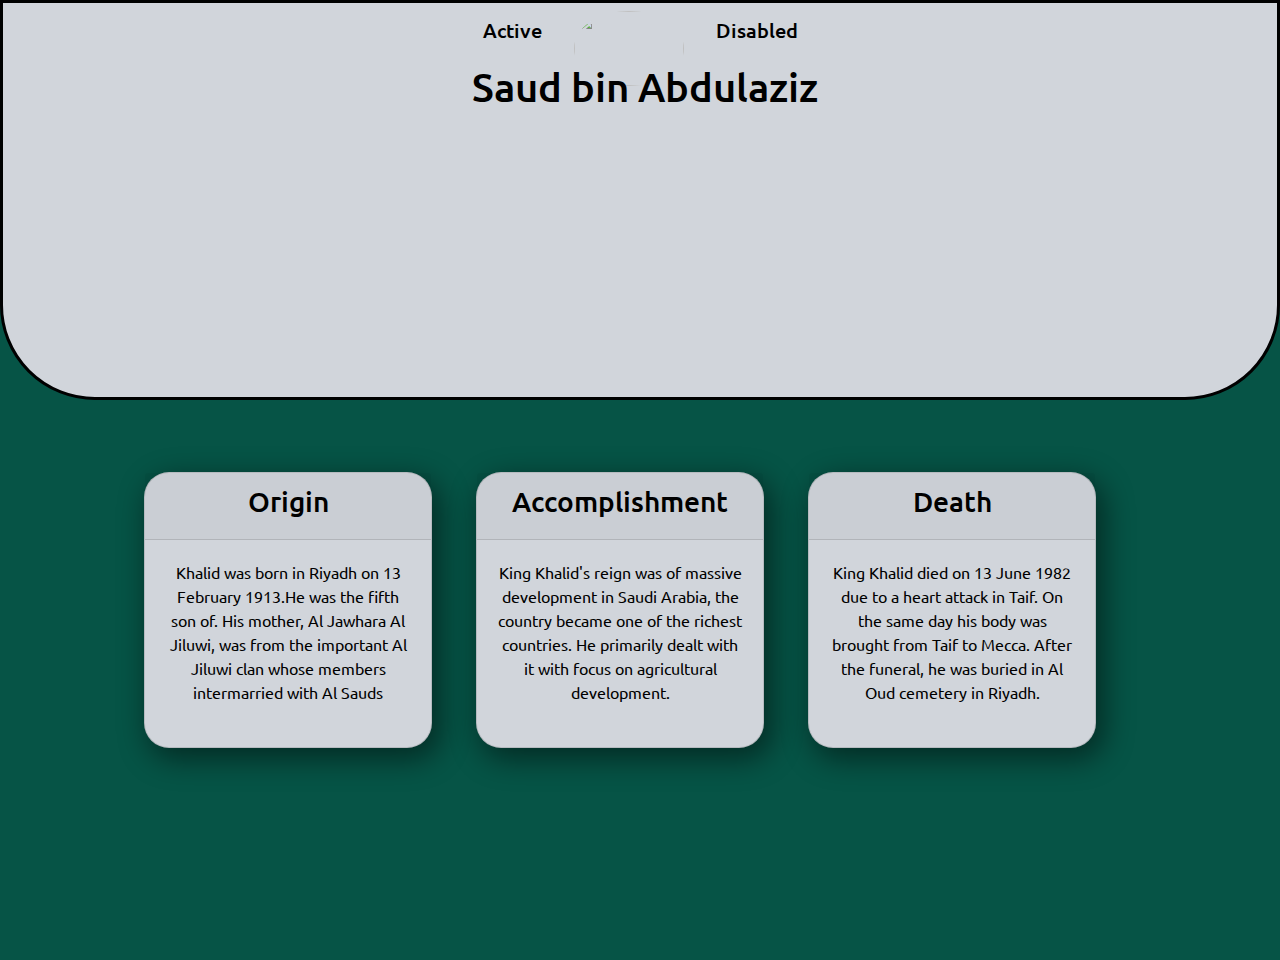
==== Fahad.html @ 735bb783 "Add files via upload" ====
<!DOCTYPE html>
<html lang="en">
<head>
    <meta charset="UTF-8">
    <meta name="viewport" content="width=device-width, initial-scale=1.0">
    <title>King saud</title>
    <link rel="stylesheet" href="https://stackpath.bootstrapcdn.com/bootstrap/4.5.2/css/bootstrap.min.css">
    <link rel="stylesheet" href="styles.css">
    <link href="https://fonts.googleapis.com/css2?family=Ubuntu:wght@500&display=swap" rel="stylesheet">
    <link href="https://fonts.googleapis.com/css2?family=Ubuntu:wght@300&display=swap" rel="stylesheet">


</head>
<body>
    
    

      <div class="header">
        <ul class="nav   justify-content-center">
          <li class="nav-item">
            <a class="nav-link lk" href="#"><h5>Active</h5> </a>
          </li>
          <li class="nav-item">
            <a class="nav-link" href="C:\Users\Mazwi\Desktop\group2\index.html"><img class="logo" src="../group2/addd.png" alt=""> </a>
          </li>
          
          <li class="nav-item">
            <a class="nav-link lk " href="#"> <h5>Disabled</h5> </a>
          </li>
        </ul>
         <div class="himg">   <h1 class="name" > <span><img class="Saud" src="C:\Users\Mazwi\Desktop\group2\Saud1.png" alt=""></span> Saud bin Abdulaziz</h1> </div>

      </div>
             
        
    
       <div class="container-fluid" >


         
        <div class="Who">
            
             

          <div class="card text-white smallcard mb-3" style="max-width: 18rem;  ">
            <div class="card-header"><h3>Origin</h3></div>
            <div class="card-body">
              
              <p class="card-text">Khalid was born in Riyadh on 13 February 1913.He was the fifth son of. His mother, Al Jawhara  Al Jiluwi, was from the important Al Jiluwi clan whose members intermarried with Al Sauds</p>
            </div>
          </div>
          <div class="card text-white smallcard mb-3" style="max-width: 18rem;  ">
            <div class="card-header"><h3>Accomplishment</h3></div>
            <div class="card-body">
              
              <p class="card-text">King Khalid's reign was of massive development in Saudi Arabia, the country became one of the richest countries. He primarily dealt with it with focus on agricultural development. </p>
            </div>
          </div>
          <div class="card text-white smallcard mb-3 " style="max-width: 18rem;">
            <div class="card-header"><h3>Death</h3></div>
            <div class="card-body">
              
              <p class="card-text">King Khalid died on 13 June 1982 due to a heart attack in Taif. On the same day his body was brought from Taif to Mecca. After the funeral, he was buried in Al Oud cemetery in Riyadh.</p>
            </div>
          </div>
           


        </div>



       </div>


     
    
</body>
</html>
---- styles.css ----
div { 
    -moz-box-sizing: border-box; 
    -webkit-box-sizing: border-box; 
     box-sizing: border-box; 
}


body{
    background-color: #065446;
    text-align: center;
    color:black;
    scroll-behavior: smooth;
    font-family: 'Ubuntu', sans-serif;

}
.logo{
    height: 75px;
    border-radius: 100%;
    width: 110px;
    margin-bottom: 20px;
}
.lk {
    padding-top: 15px;
}

.nav{
    height: 50px;
    
    
}
.bigCard{
    min-width: 30%;
    min-width: 671px;
}
.card{

background-color:  #d1d5db;
margin-left: auto;
margin-right: 40px;
margin-top: 8vh;
border-radius:25px;
transition: transform .2s;

max-height: 329px;

box-sizing: border-box;
display: inline-block;
box-shadow: 6px 9px 30px 2px rgba(0,0,0,0.49);
height: 276px;
}



.card:hover{
    animation-name: hoover;
    animation-duration: 2s;
    transform: scale(1.1);
    box-shadow: 6px 9px 30px 2px rgba(0,0,0,0.49); 
}

.btn{
    margin-top: 4vh;
}

@keyframes hoover {

0% {        }
100% {      box-shadow: 6px 9px 30px 2px rgba(0,0,0,0.49);     }

}

p{
    position: relative;
    font-family: 'Ubuntu', sans-serif;
    

    
}

.photo{
    height: 275px;
    width: 230px;
    border-radius: 25px;
}


.indexx{
    padding-left: 25px;
}



a{
    color: black;
    font-family: 'Ubuntu', sans-serif;
    font-size: 1rem;

}

.bg1{

   display: inline-block;
    height: 300px;
    width: 200px;
}
.wrapper{
    margin-left: auto;
    margin-right: auto;
}
.aziz{
    border-radius: 25px;
  width: 350px;
    margin-top: 5%; 
}

.Saud{
    width: 250px;
    margin-top: 3%;
    border-radius: 25px;
}

.par{
    font-size: 1.4rem;
    overflow: hidden;
   text-overflow: ellipsis;
   display: -webkit-box;
   -webkit-line-clamp: 2; /* number of lines to show */
   -webkit-box-orient: vertical;
   padding-top: 50px;
}

.container-fluid{
    
    
    
    
    height: 560px;
}
.title{
    padding-top: 100px;
}
.titleH2{
    margin-top: 5%;
}
.header{
    width: 100%;
    height: 400px;
    background-color: #d1d5db;
    display: inline-block;
    border-radius: 0 0 95px 95px; 
    border-style: solid;
    border-width: 3px;
    border-color:black;
}

.name{
    padding-top: 10px;
    font-family: 'Ubuntu', sans-serif;
}

.card-text, .card-header, .card-title {
    color: black;
    text-align: center;
}

.achi{
    text-align: center;
    color: white;
    margin-top: 5vh;
}
.view{
    color: white;
}

.slider{
    z-index: -1;
    
    height: 950px;
}

.sliderIMG{
    height: 950px;
   
}
.sliderIMG1{
    height: 950px;
}
.carousel-inner{
    width: 100%;
    height: 950px;

}

.info{
    width: 100%;
    height: 1000px;
    
    
}
.infographic{
    border-radius: 40px;
    margin-left: 1%;
    margin-top: 10%;
    margin-bottom: 14%;
    height: 375px;
    width: 450px;
}
.infographic1{
    border-radius: 40px;
    margin-left: 5%;
    margin-top: 0%;
    height: 450px;
    width: 550px;
}

.infographic2{
    border-radius: 40px;
    margin-left: 5%;
    margin-top: 0%;
    margin-bottom: 3%;
    height: 450px;
    width: 350px;
}
h2 {color: white;}

.slider-p{
    color: white;
    font-weight: 1000;
    letter-spacing: 1px;
    font-size: 1.3rem;
}
.middle {
    transition: .5s ease;
    opacity: 0;
    position: absolute;
    top: 50%;
    left: 50%;
    transform: translate(-50%, -50%);
    -ms-transform: translate(-50%, -50%);
    text-align: center;
    margin-top: 6%;
  }
  .slider:hover .sliderIMG {
    opacity: 0.3;
  }
  
  .slider:hover .middle {
    opacity: 1;
  }

@media only screen and (max-width: 750px) {
    .bigCard {
        max-width: 350px;
        margin-bottom: 10%;
        height: 200px;
        margin-right:auto ;
    }
    .photo{
        width: 130px;
        height: 199px;
        float: left;
    }
    body{
     font-size: 0.8rem;
    }
    
    .name{font-size: 1.5rem; }
    
    .col-md-4{
        height: 0;
    }
   
    h3{
        font-size: 0.8rem;
    }
    .aziz{
        width: 150px;
    }
    .Saud{
        width: 100px;
    }
    .smallcard{
        width: 12rem;
    }
    .container-fluid{
        padding: 0;
        margin-left: 25px;
    }
    .header{
        height: 275px;
    }
    .indexx{
        font-size: 0.72rem;
        padding-left: 125px;
    }
    a{
        padding-bottom: 20px;
    }
    .btn {
        margin-top: 2vh;
        margin-left: 15vh;
        height: 5vh;
        
     }
   }



  /* box-shadow: 3px 14px 125px 12px rgba(0,0,0,0.87);
  box-shadow: 6px 9px 30px 2px rgba(0,0,0,0.49); */
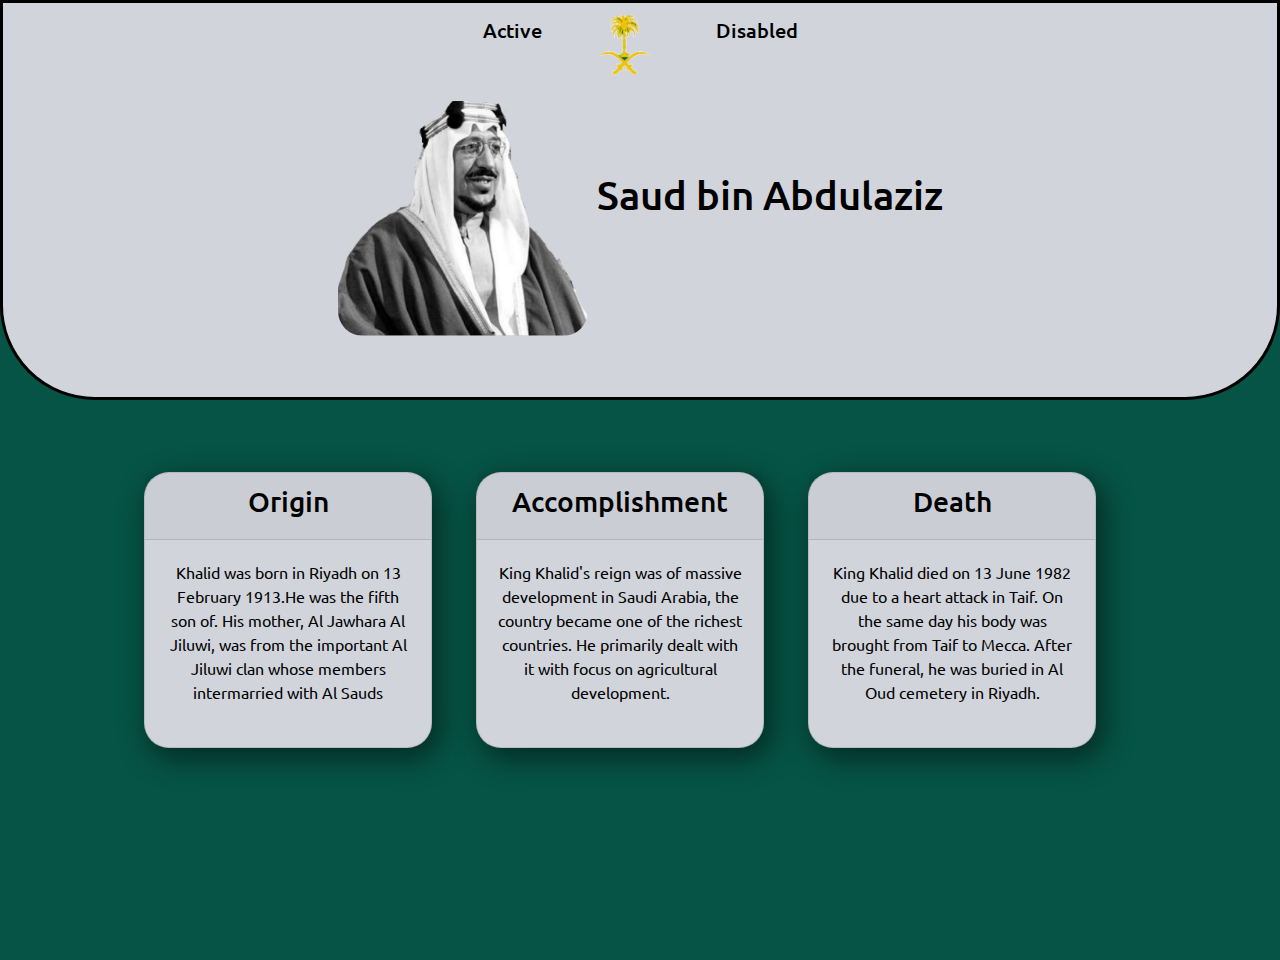
==== commit 699339ef: "Update Fahad.html" ====
--- a/Fahad.html
+++ b/Fahad.html
@@ -21,14 +21,14 @@
             <a class="nav-link lk" href="#"><h5>Active</h5> </a>
           </li>
           <li class="nav-item">
-            <a class="nav-link" href="C:\Users\Mazwi\Desktop\group2\index.html"><img class="logo" src="../group2/addd.png" alt=""> </a>
+            <a class="nav-link" href="index.html"><img class="logo" src="addd.png" alt=""> </a>
           </li>
           
           <li class="nav-item">
             <a class="nav-link lk " href="#"> <h5>Disabled</h5> </a>
           </li>
         </ul>
-         <div class="himg">   <h1 class="name" > <span><img class="Saud" src="C:\Users\Mazwi\Desktop\group2\Saud1.png" alt=""></span> Saud bin Abdulaziz</h1> </div>
+         <div class="himg">   <h1 class="name" > <span><img class="Saud" src="Saud1.png" alt=""></span> Saud bin Abdulaziz</h1> </div>
 
       </div>
              
@@ -76,4 +76,4 @@
      
     
 </body>
-</html>+</html>
